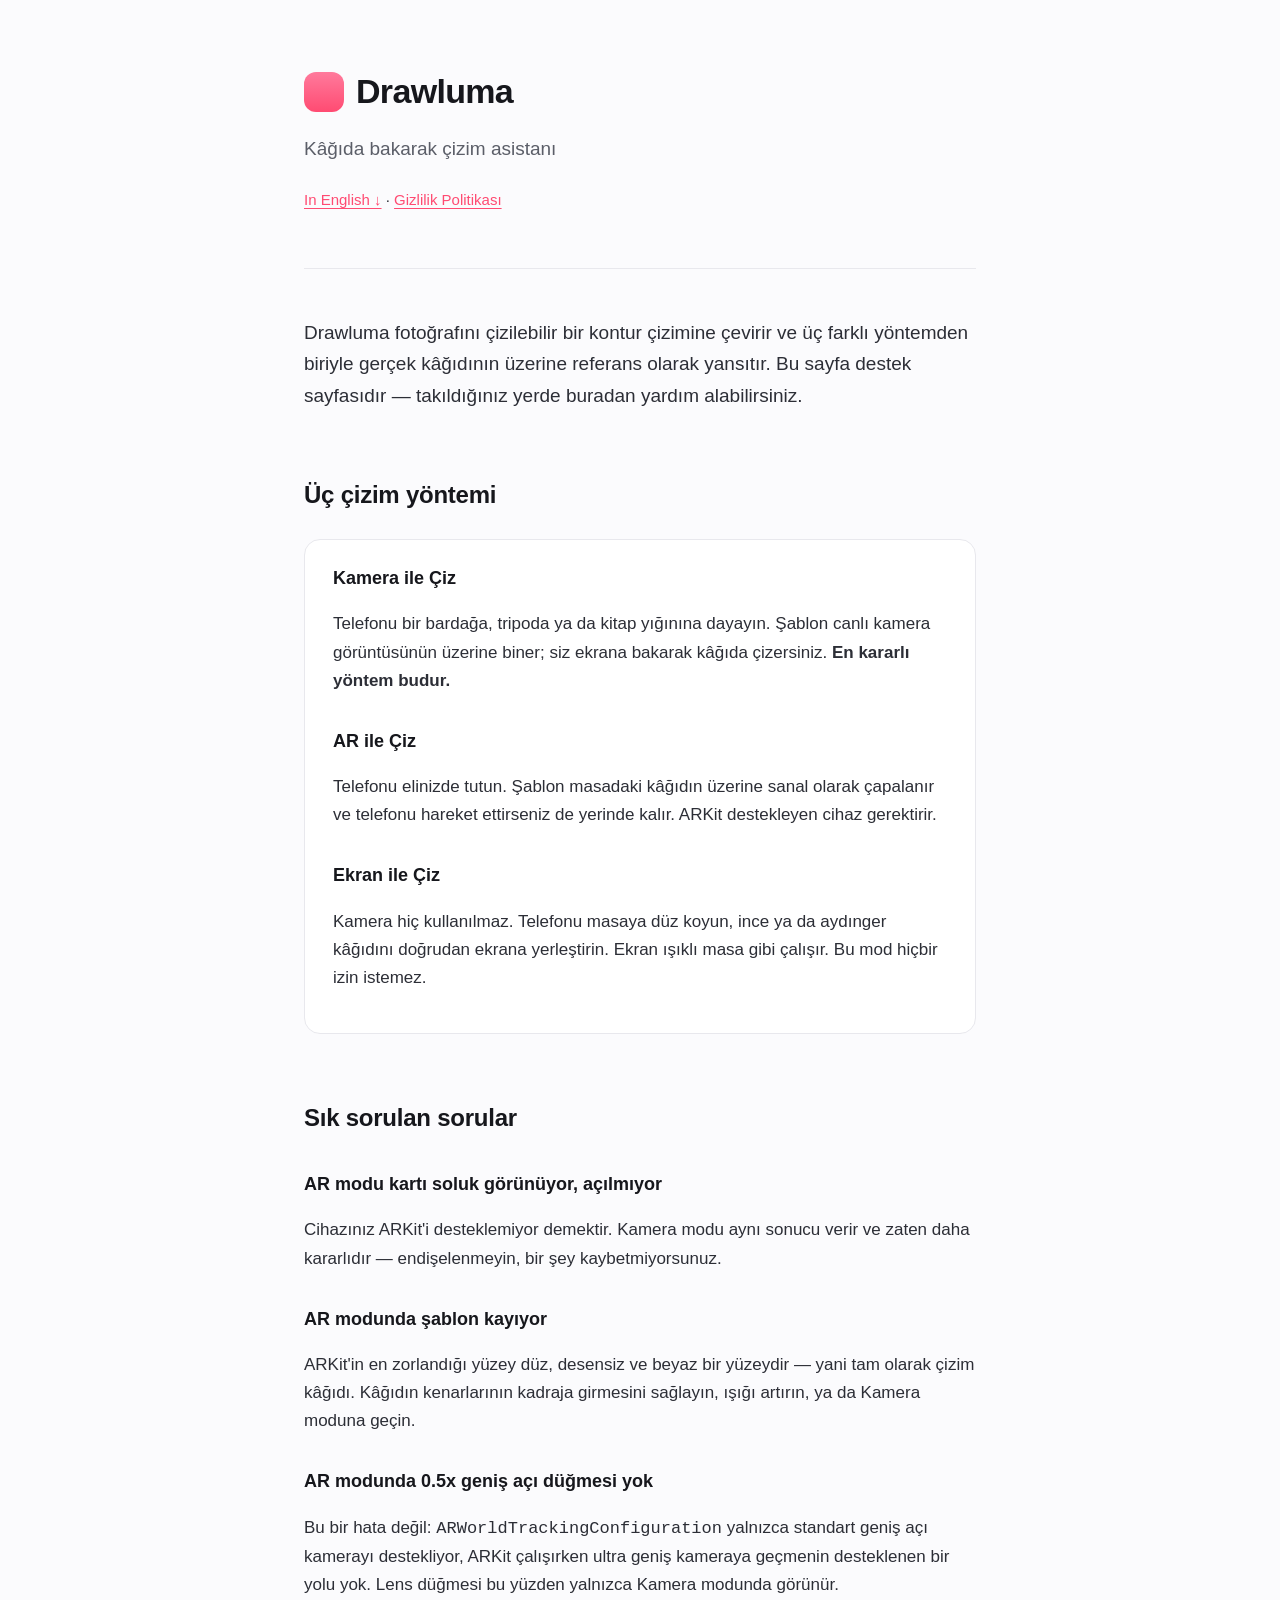
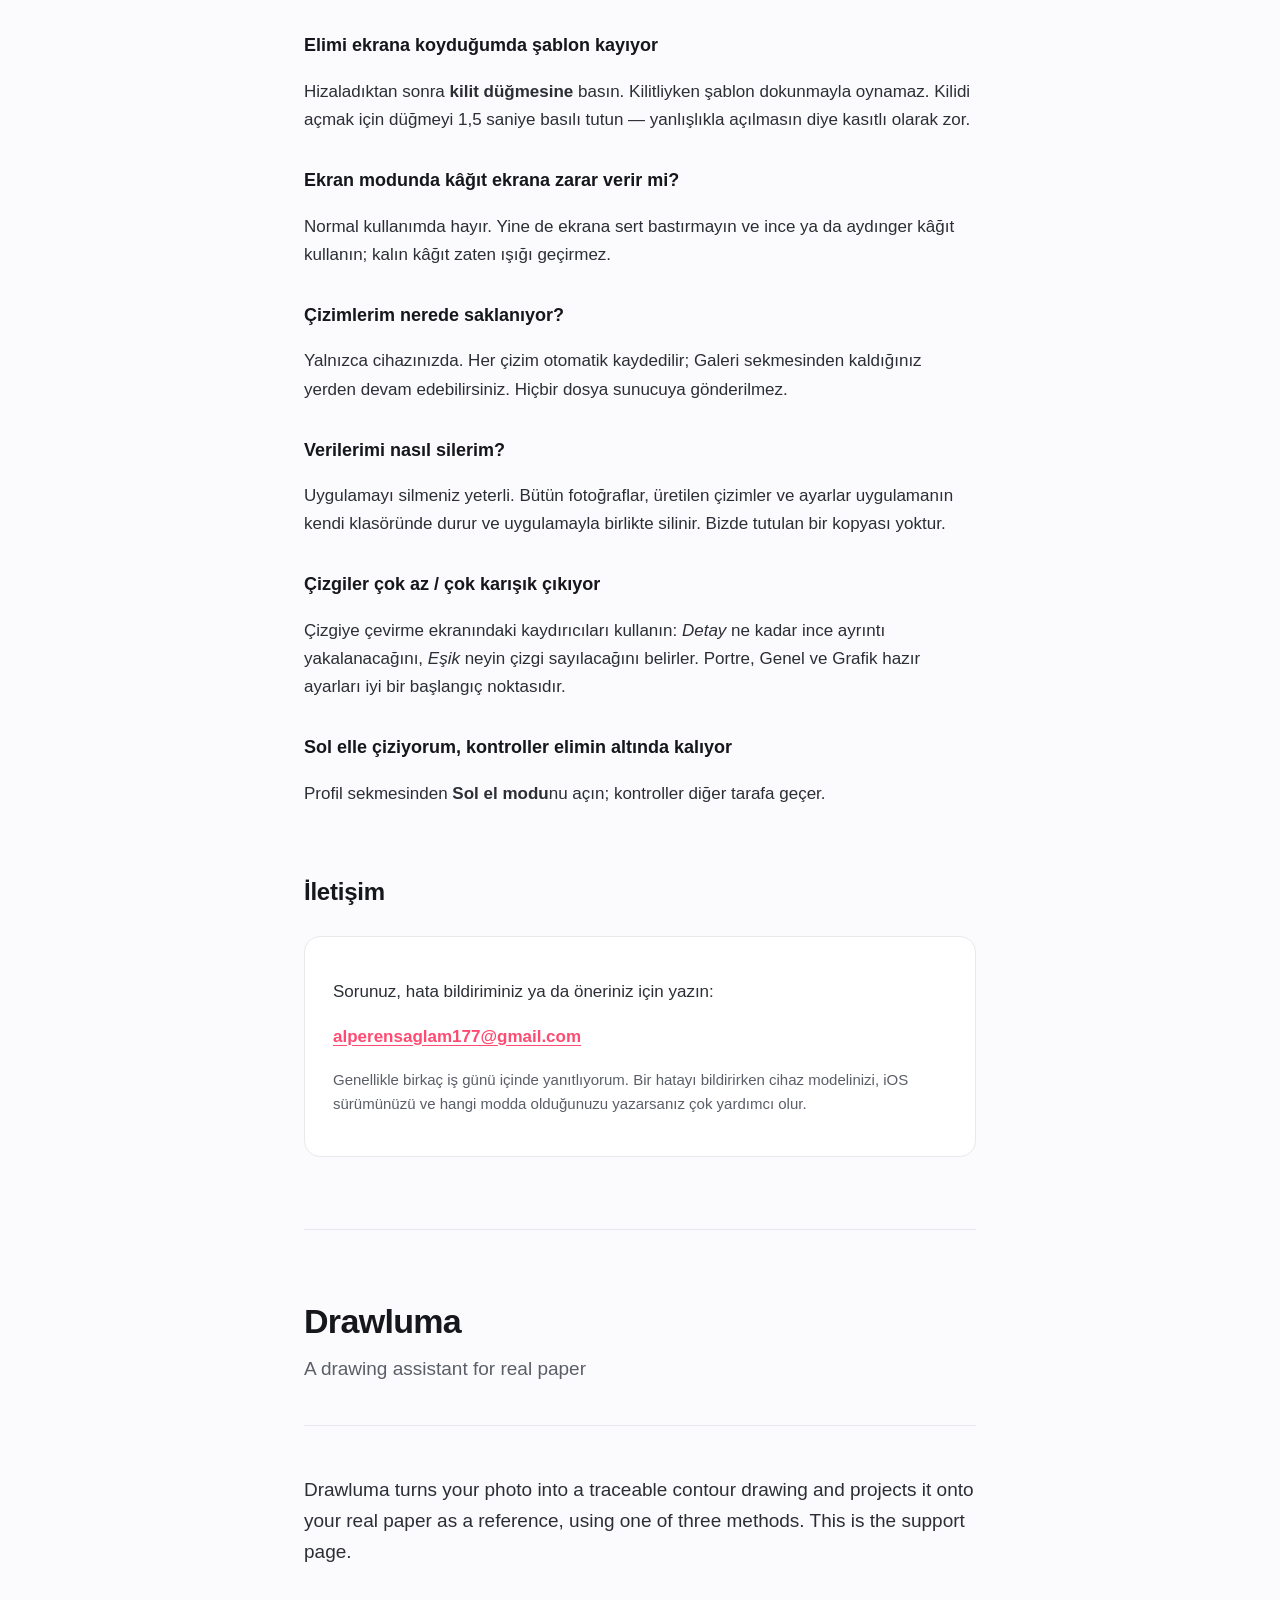
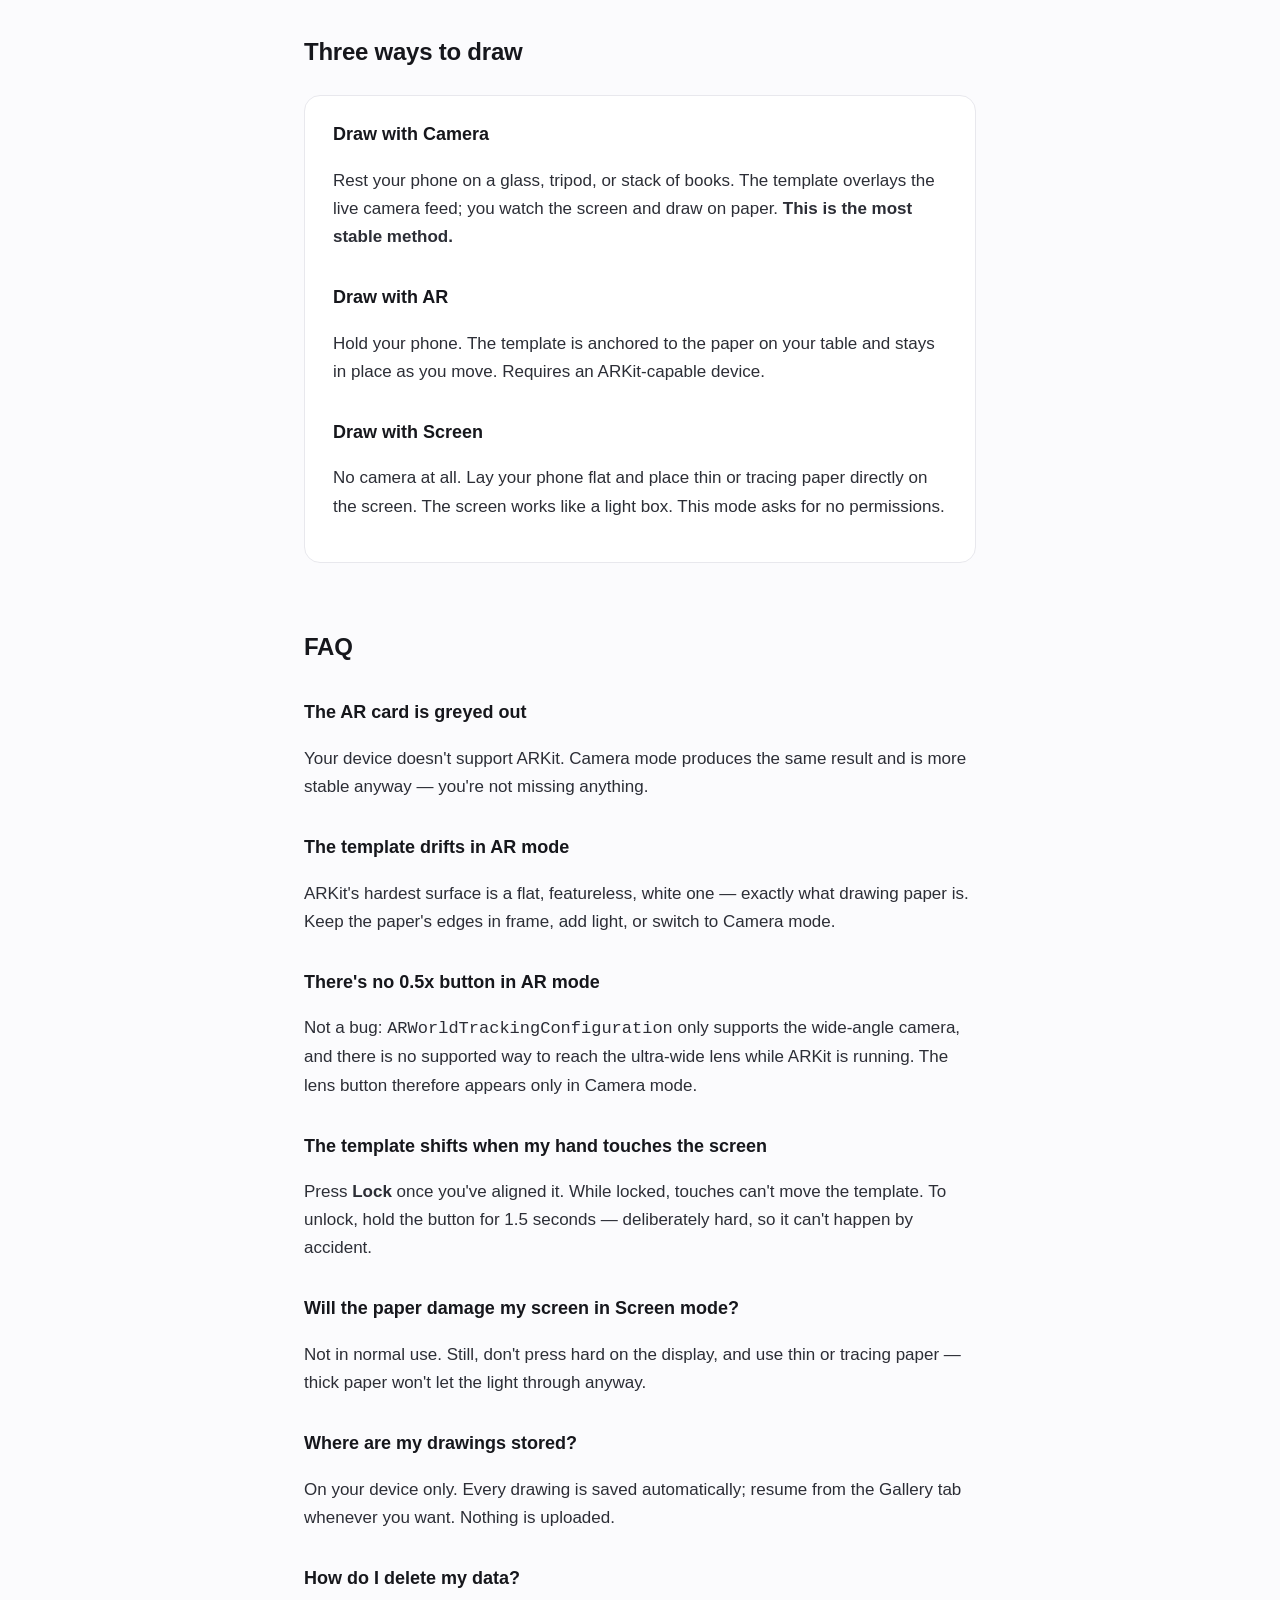
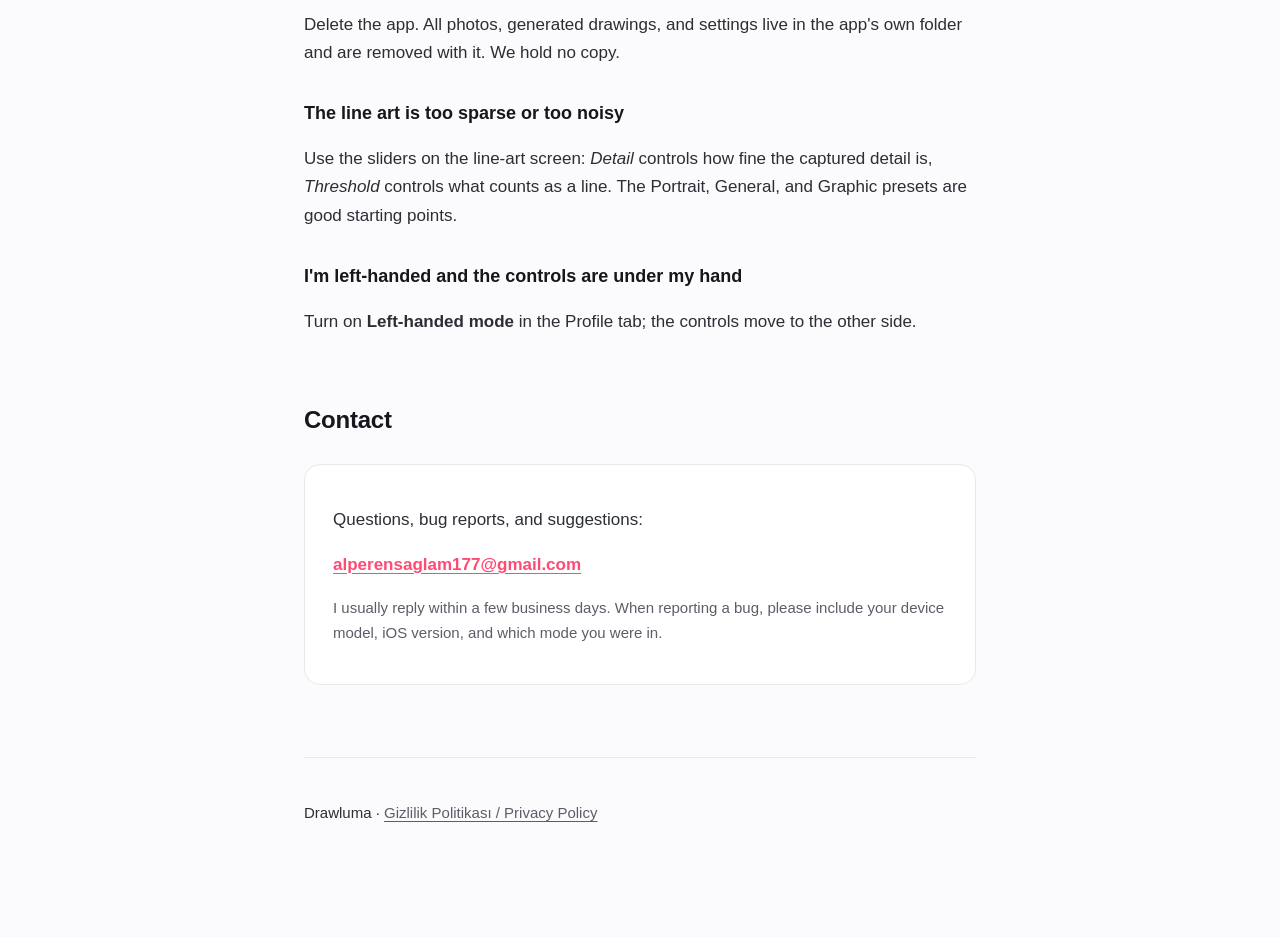
==== index.html @ 8c88a01b "Drawluma destek ve gizlilik sayfalari" ====
<!doctype html>
<html lang="tr">
<head>
<meta charset="utf-8">
<meta name="viewport" content="width=device-width, initial-scale=1">
<title>Drawluma — Destek</title>
<meta name="description" content="Drawluma çizim asistanı için destek, sık sorulan sorular ve iletişim.">
<link rel="stylesheet" href="style.css">
</head>
<body>
<div class="wrap">

<header>
  <span class="mark"><span class="dot"></span><h1>Drawluma</h1></span>
  <p class="tagline">Kâğıda bakarak çizim asistanı</p>
  <p class="lang-switch"><a href="#english">In English ↓</a> · <a href="privacy.html">Gizlilik Politikası</a></p>
</header>

<p class="lede">Drawluma fotoğrafını çizilebilir bir kontur çizimine çevirir ve üç
farklı yöntemden biriyle gerçek kâğıdının üzerine referans olarak yansıtır.
Bu sayfa destek sayfasıdır — takıldığınız yerde buradan yardım alabilirsiniz.</p>

<h2>Üç çizim yöntemi</h2>

<div class="card">
  <h3>Kamera ile Çiz</h3>
  <p>Telefonu bir bardağa, tripoda ya da kitap yığınına dayayın. Şablon canlı kamera
  görüntüsünün üzerine biner; siz ekrana bakarak kâğıda çizersiniz. <strong>En kararlı
  yöntem budur.</strong></p>

  <h3>AR ile Çiz</h3>
  <p>Telefonu elinizde tutun. Şablon masadaki kâğıdın üzerine sanal olarak çapalanır
  ve telefonu hareket ettirseniz de yerinde kalır. ARKit destekleyen cihaz gerektirir.</p>

  <h3>Ekran ile Çiz</h3>
  <p>Kamera hiç kullanılmaz. Telefonu masaya düz koyun, ince ya da aydınger kâğıdını
  doğrudan ekrana yerleştirin. Ekran ışıklı masa gibi çalışır. Bu mod hiçbir izin istemez.</p>
</div>

<h2>Sık sorulan sorular</h2>

<h3>AR modu kartı soluk görünüyor, açılmıyor</h3>
<p>Cihazınız ARKit'i desteklemiyor demektir. Kamera modu aynı sonucu verir ve zaten
daha kararlıdır — endişelenmeyin, bir şey kaybetmiyorsunuz.</p>

<h3>AR modunda şablon kayıyor</h3>
<p>ARKit'in en zorlandığı yüzey düz, desensiz ve beyaz bir yüzeydir — yani tam olarak
çizim kâğıdı. Kâğıdın kenarlarının kadraja girmesini sağlayın, ışığı artırın, ya da
Kamera moduna geçin.</p>

<h3>AR modunda 0.5x geniş açı düğmesi yok</h3>
<p>Bu bir hata değil: <code>ARWorldTrackingConfiguration</code> yalnızca standart
geniş açı kamerayı destekliyor, ARKit çalışırken ultra geniş kameraya geçmenin
desteklenen bir yolu yok. Lens düğmesi bu yüzden yalnızca Kamera modunda görünür.</p>

<h3>Elimi ekrana koyduğumda şablon kayıyor</h3>
<p>Hizaladıktan sonra <strong>kilit düğmesine</strong> basın. Kilitliyken şablon
dokunmayla oynamaz. Kilidi açmak için düğmeyi 1,5 saniye basılı tutun — yanlışlıkla
açılmasın diye kasıtlı olarak zor.</p>

<h3>Ekran modunda kâğıt ekrana zarar verir mi?</h3>
<p>Normal kullanımda hayır. Yine de ekrana sert bastırmayın ve ince ya da aydınger
kâğıt kullanın; kalın kâğıt zaten ışığı geçirmez.</p>

<h3>Çizimlerim nerede saklanıyor?</h3>
<p>Yalnızca cihazınızda. Her çizim otomatik kaydedilir; Galeri sekmesinden kaldığınız
yerden devam edebilirsiniz. Hiçbir dosya sunucuya gönderilmez.</p>

<h3>Verilerimi nasıl silerim?</h3>
<p>Uygulamayı silmeniz yeterli. Bütün fotoğraflar, üretilen çizimler ve ayarlar
uygulamanın kendi klasöründe durur ve uygulamayla birlikte silinir. Bizde tutulan
bir kopyası yoktur.</p>

<h3>Çizgiler çok az / çok karışık çıkıyor</h3>
<p>Çizgiye çevirme ekranındaki kaydırıcıları kullanın: <em>Detay</em> ne kadar ince
ayrıntı yakalanacağını, <em>Eşik</em> neyin çizgi sayılacağını belirler. Portre, Genel
ve Grafik hazır ayarları iyi bir başlangıç noktasıdır.</p>

<h3>Sol elle çiziyorum, kontroller elimin altında kalıyor</h3>
<p>Profil sekmesinden <strong>Sol el modu</strong>nu açın; kontroller diğer tarafa geçer.</p>

<h2>İletişim</h2>
<div class="card">
  <p>Sorunuz, hata bildiriminiz ya da öneriniz için yazın:</p>
  <p><strong><a href="mailto:alperensaglam177@gmail.com">alperensaglam177@gmail.com</a></strong></p>
  <p class="meta">Genellikle birkaç iş günü içinde yanıtlıyorum. Bir hatayı bildirirken
  cihaz modelinizi, iOS sürümünüzü ve hangi modda olduğunuzu yazarsanız çok yardımcı olur.</p>
</div>

<hr class="section">

<header id="english" style="border-bottom:1px solid var(--line)">
  <h1>Drawluma</h1>
  <p class="tagline">A drawing assistant for real paper</p>
</header>

<p class="lede">Drawluma turns your photo into a traceable contour drawing and projects
it onto your real paper as a reference, using one of three methods. This is the
support page.</p>

<h2>Three ways to draw</h2>
<div class="card">
  <h3>Draw with Camera</h3>
  <p>Rest your phone on a glass, tripod, or stack of books. The template overlays the
  live camera feed; you watch the screen and draw on paper. <strong>This is the most
  stable method.</strong></p>

  <h3>Draw with AR</h3>
  <p>Hold your phone. The template is anchored to the paper on your table and stays in
  place as you move. Requires an ARKit-capable device.</p>

  <h3>Draw with Screen</h3>
  <p>No camera at all. Lay your phone flat and place thin or tracing paper directly on
  the screen. The screen works like a light box. This mode asks for no permissions.</p>
</div>

<h2>FAQ</h2>

<h3>The AR card is greyed out</h3>
<p>Your device doesn't support ARKit. Camera mode produces the same result and is more
stable anyway — you're not missing anything.</p>

<h3>The template drifts in AR mode</h3>
<p>ARKit's hardest surface is a flat, featureless, white one — exactly what drawing
paper is. Keep the paper's edges in frame, add light, or switch to Camera mode.</p>

<h3>There's no 0.5x button in AR mode</h3>
<p>Not a bug: <code>ARWorldTrackingConfiguration</code> only supports the wide-angle
camera, and there is no supported way to reach the ultra-wide lens while ARKit is
running. The lens button therefore appears only in Camera mode.</p>

<h3>The template shifts when my hand touches the screen</h3>
<p>Press <strong>Lock</strong> once you've aligned it. While locked, touches can't move
the template. To unlock, hold the button for 1.5 seconds — deliberately hard, so it
can't happen by accident.</p>

<h3>Will the paper damage my screen in Screen mode?</h3>
<p>Not in normal use. Still, don't press hard on the display, and use thin or tracing
paper — thick paper won't let the light through anyway.</p>

<h3>Where are my drawings stored?</h3>
<p>On your device only. Every drawing is saved automatically; resume from the Gallery
tab whenever you want. Nothing is uploaded.</p>

<h3>How do I delete my data?</h3>
<p>Delete the app. All photos, generated drawings, and settings live in the app's own
folder and are removed with it. We hold no copy.</p>

<h3>The line art is too sparse or too noisy</h3>
<p>Use the sliders on the line-art screen: <em>Detail</em> controls how fine the
captured detail is, <em>Threshold</em> controls what counts as a line. The Portrait,
General, and Graphic presets are good starting points.</p>

<h3>I'm left-handed and the controls are under my hand</h3>
<p>Turn on <strong>Left-handed mode</strong> in the Profile tab; the controls move to
the other side.</p>

<h2>Contact</h2>
<div class="card">
  <p>Questions, bug reports, and suggestions:</p>
  <p><strong><a href="mailto:alperensaglam177@gmail.com">alperensaglam177@gmail.com</a></strong></p>
  <p class="meta">I usually reply within a few business days. When reporting a bug,
  please include your device model, iOS version, and which mode you were in.</p>
</div>

<footer>
  <p>Drawluma · <a href="privacy.html">Gizlilik Politikası / Privacy Policy</a></p>
</footer>

</div>
</body>
</html>
---- style.css ----
/* Drawluma — destek ve gizlilik sayfalari.
   Uygulamanin tasarim dilini takip eder: acik tema, mercan vurgu (#FF4B72),
   SF Pro / sistem yazi tipi. Ucuncu parti font ya da script yok. */
:root {
  --accent: #FF4B72;
  --ink: #16171C;
  --ink-soft: #5B5E68;
  --line: #E8E8ED;
  --bg: #FBFBFD;
  --card: #FFFFFF;
}
* { box-sizing: border-box; }
html { -webkit-text-size-adjust: 100%; }
body {
  margin: 0;
  background: var(--bg);
  color: var(--ink);
  font: 17px/1.65 -apple-system, BlinkMacSystemFont, "SF Pro Text", "Segoe UI",
        Roboto, "Helvetica Neue", Arial, sans-serif;
  -webkit-font-smoothing: antialiased;
}
.wrap { max-width: 720px; margin: 0 auto; padding: 0 24px 96px; }
header { padding: 72px 0 40px; border-bottom: 1px solid var(--line); margin-bottom: 48px; }
.mark {
  display: inline-flex; align-items: center; gap: 12px;
  text-decoration: none; color: inherit;
}
.mark .dot {
  width: 40px; height: 40px; border-radius: 12px;
  background: linear-gradient(180deg, #FF7A9C, #FF4B72);
  flex: none;
}
h1 { font-size: 34px; line-height: 1.15; letter-spacing: -0.02em; margin: 0; font-weight: 700; }
.tagline { color: var(--ink-soft); margin: 12px 0 0; font-size: 19px; }
h2 {
  font-size: 24px; letter-spacing: -0.01em; font-weight: 700;
  margin: 56px 0 16px; padding-top: 8px;
}
h3 { font-size: 18px; font-weight: 600; margin: 32px 0 8px; }
p, li { color: #2C2E36; }
a { color: var(--accent); text-underline-offset: 3px; }
ul { padding-left: 22px; }
li { margin: 6px 0; }
.card {
  background: var(--card); border: 1px solid var(--line); border-radius: 16px;
  padding: 24px 28px; margin: 24px 0;
}
.card h3:first-child { margin-top: 0; }
.lede { font-size: 19px; }
.meta { color: var(--ink-soft); font-size: 15px; }
.lang-switch { margin-top: 24px; font-size: 15px; }
hr.section { border: 0; border-top: 1px solid var(--line); margin: 72px 0 0; }
footer {
  margin-top: 72px; padding-top: 28px; border-top: 1px solid var(--line);
  color: var(--ink-soft); font-size: 15px;
}
footer a { color: var(--ink-soft); }
@media (max-width: 520px) {
  header { padding-top: 48px; }
  h1 { font-size: 28px; }
  .wrap { padding: 0 20px 64px; }
}
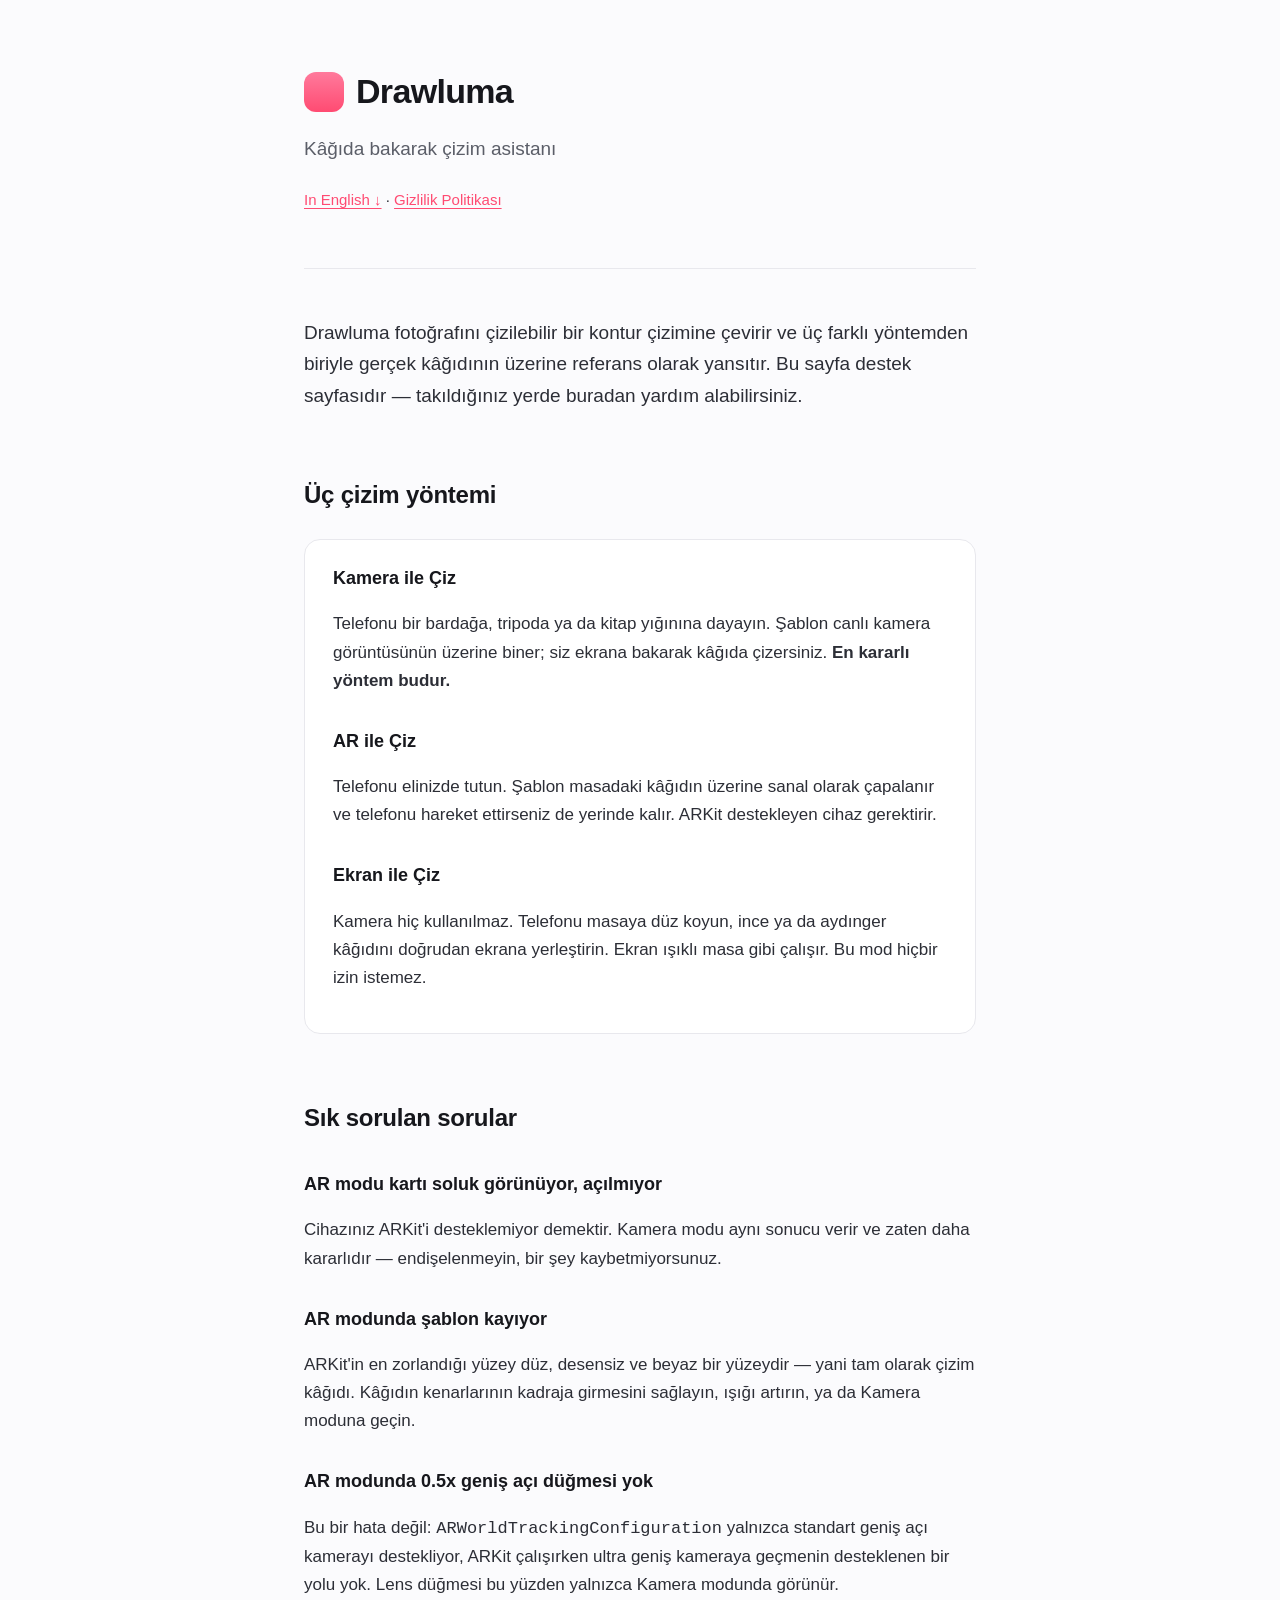
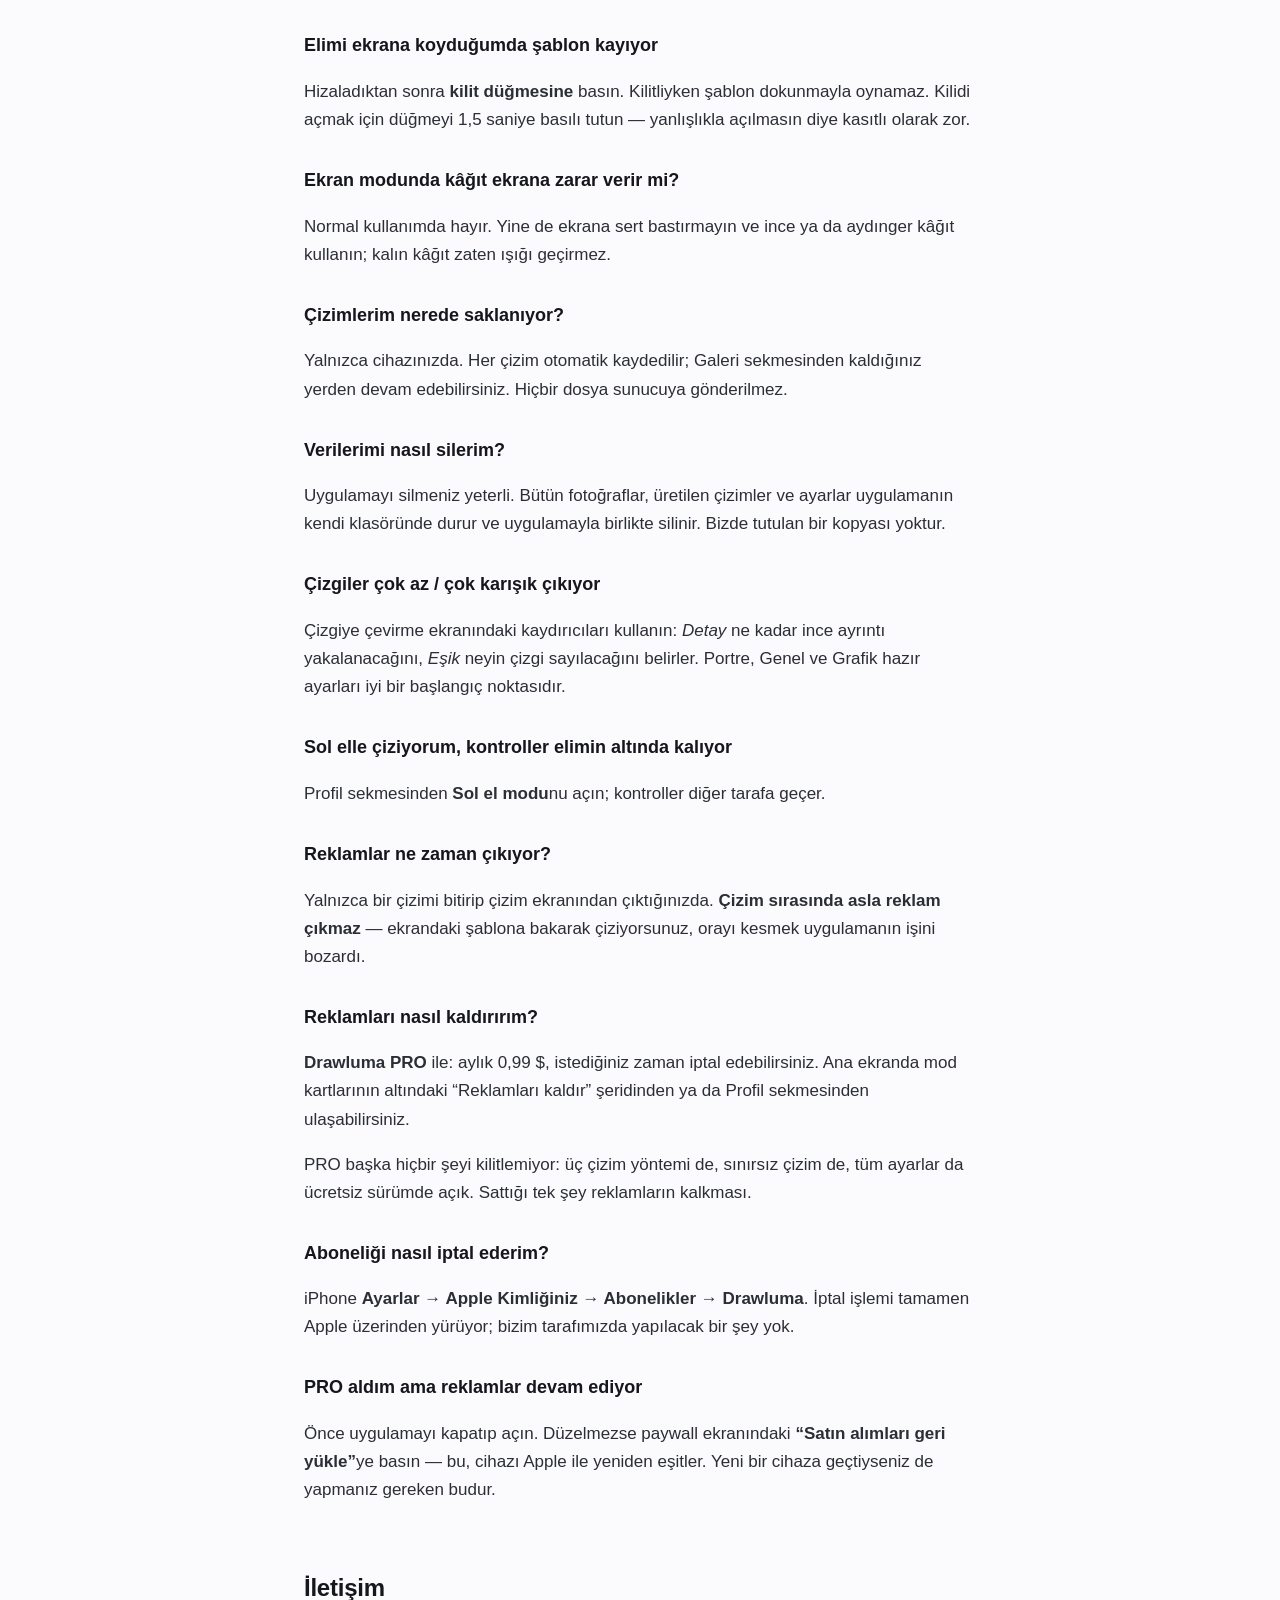
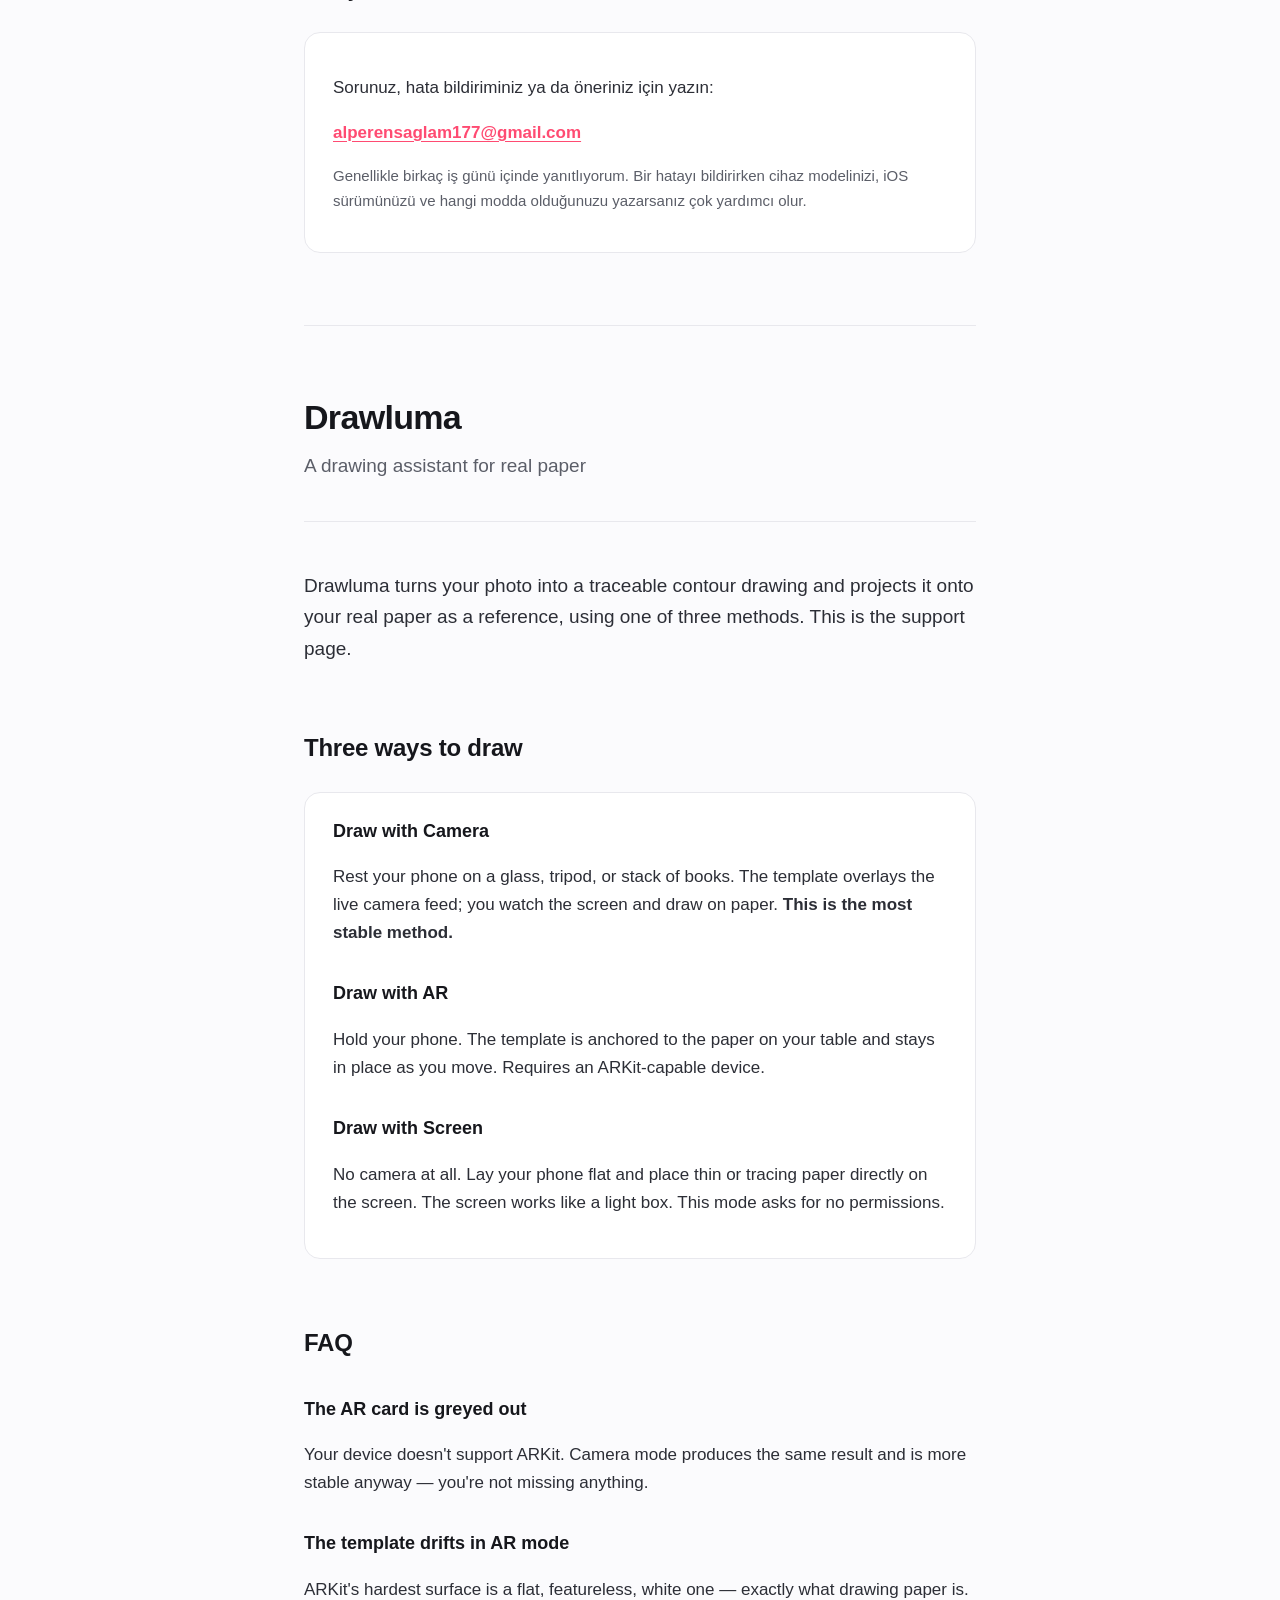
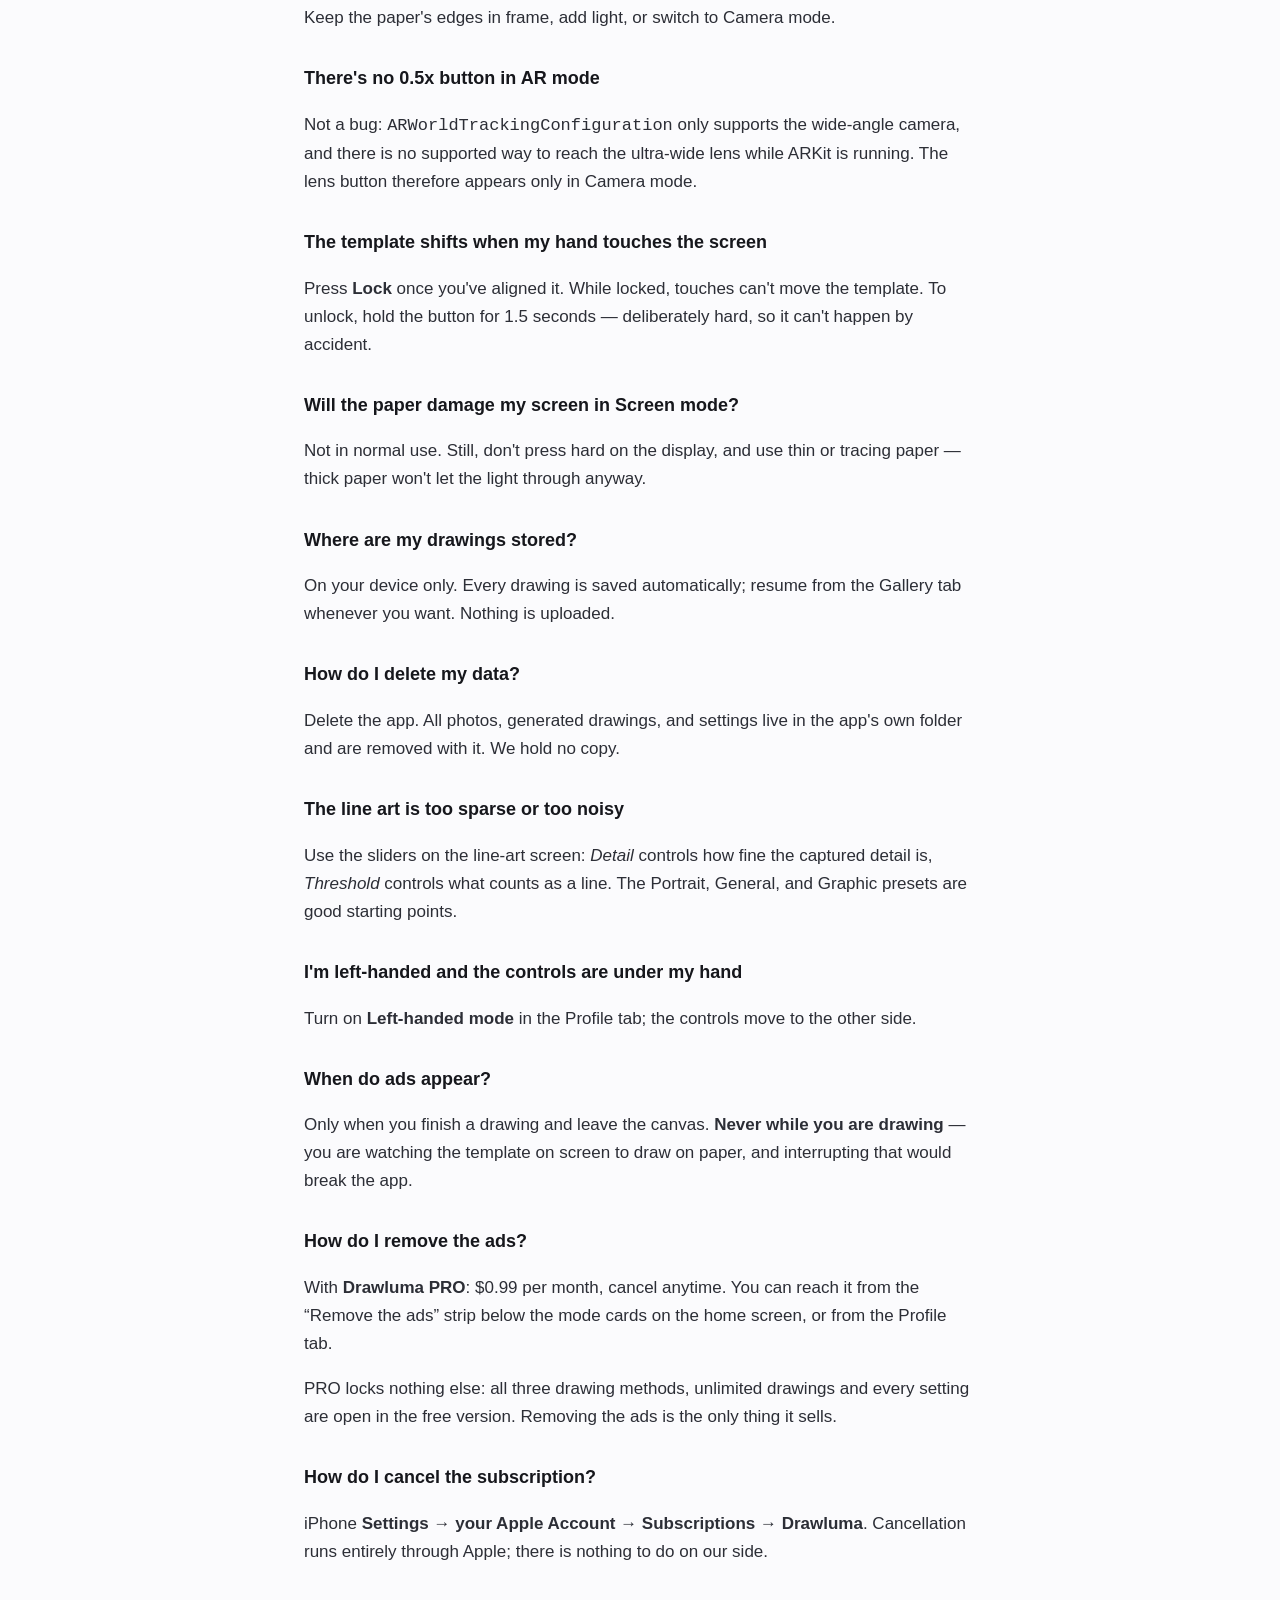
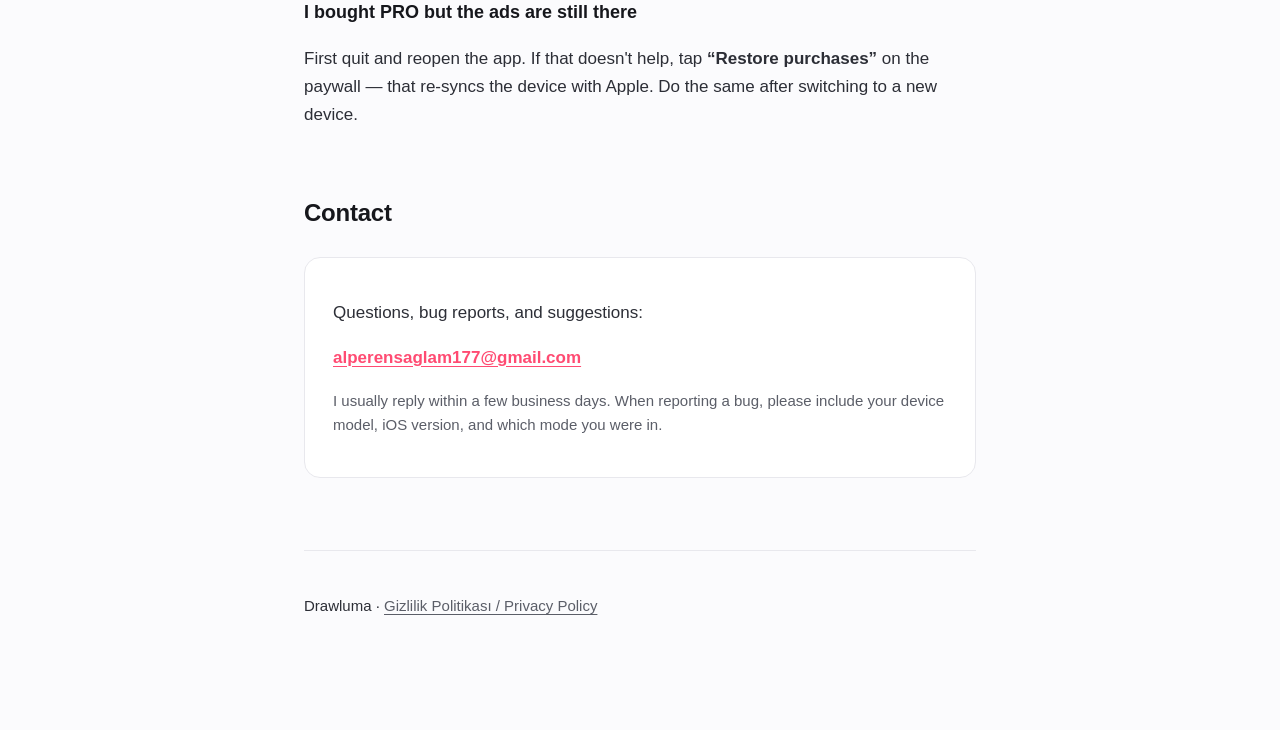
==== commit eff09707: "Gizlilik politikasi: reklam ve PRO bolumleri 1.3.0 ile reklam katmani geri geldi (AdMob gecisli, yal" ====
--- a/index.html
+++ b/index.html
@@ -79,6 +79,27 @@
 <h3>Sol elle çiziyorum, kontroller elimin altında kalıyor</h3>
 <p>Profil sekmesinden <strong>Sol el modu</strong>nu açın; kontroller diğer tarafa geçer.</p>
 
+<h3>Reklamlar ne zaman çıkıyor?</h3>
+<p>Yalnızca bir çizimi bitirip çizim ekranından çıktığınızda. <strong>Çizim sırasında
+asla reklam çıkmaz</strong> — ekrandaki şablona bakarak çiziyorsunuz, orayı kesmek
+uygulamanın işini bozardı.</p>
+
+<h3>Reklamları nasıl kaldırırım?</h3>
+<p><strong>Drawluma PRO</strong> ile: aylık 0,99 $, istediğiniz zaman iptal
+edebilirsiniz. Ana ekranda mod kartlarının altındaki “Reklamları kaldır” şeridinden
+ya da Profil sekmesinden ulaşabilirsiniz.</p>
+<p>PRO başka hiçbir şeyi kilitlemiyor: üç çizim yöntemi de, sınırsız çizim de, tüm
+ayarlar da ücretsiz sürümde açık. Sattığı tek şey reklamların kalkması.</p>
+
+<h3>Aboneliği nasıl iptal ederim?</h3>
+<p>iPhone <strong>Ayarlar → Apple Kimliğiniz → Abonelikler → Drawluma</strong>. İptal
+işlemi tamamen Apple üzerinden yürüyor; bizim tarafımızda yapılacak bir şey yok.</p>
+
+<h3>PRO aldım ama reklamlar devam ediyor</h3>
+<p>Önce uygulamayı kapatıp açın. Düzelmezse paywall ekranındaki <strong>“Satın alımları
+geri yükle”</strong>ye basın — bu, cihazı Apple ile yeniden eşitler. Yeni bir cihaza
+geçtiyseniz de yapmanız gereken budur.</p>
+
 <h2>İletişim</h2>
 <div class="card">
   <p>Sorunuz, hata bildiriminiz ya da öneriniz için yazın:</p>
@@ -155,6 +176,27 @@
 <p>Turn on <strong>Left-handed mode</strong> in the Profile tab; the controls move to
 the other side.</p>
 
+<h3>When do ads appear?</h3>
+<p>Only when you finish a drawing and leave the canvas. <strong>Never while you are
+drawing</strong> — you are watching the template on screen to draw on paper, and
+interrupting that would break the app.</p>
+
+<h3>How do I remove the ads?</h3>
+<p>With <strong>Drawluma PRO</strong>: $0.99 per month, cancel anytime. You can reach
+it from the “Remove the ads” strip below the mode cards on the home screen, or from
+the Profile tab.</p>
+<p>PRO locks nothing else: all three drawing methods, unlimited drawings and every
+setting are open in the free version. Removing the ads is the only thing it sells.</p>
+
+<h3>How do I cancel the subscription?</h3>
+<p>iPhone <strong>Settings → your Apple Account → Subscriptions → Drawluma</strong>.
+Cancellation runs entirely through Apple; there is nothing to do on our side.</p>
+
+<h3>I bought PRO but the ads are still there</h3>
+<p>First quit and reopen the app. If that doesn't help, tap <strong>“Restore
+purchases”</strong> on the paywall — that re-syncs the device with Apple. Do the same
+after switching to a new device.</p>
+
 <h2>Contact</h2>
 <div class="card">
   <p>Questions, bug reports, and suggestions:</p>
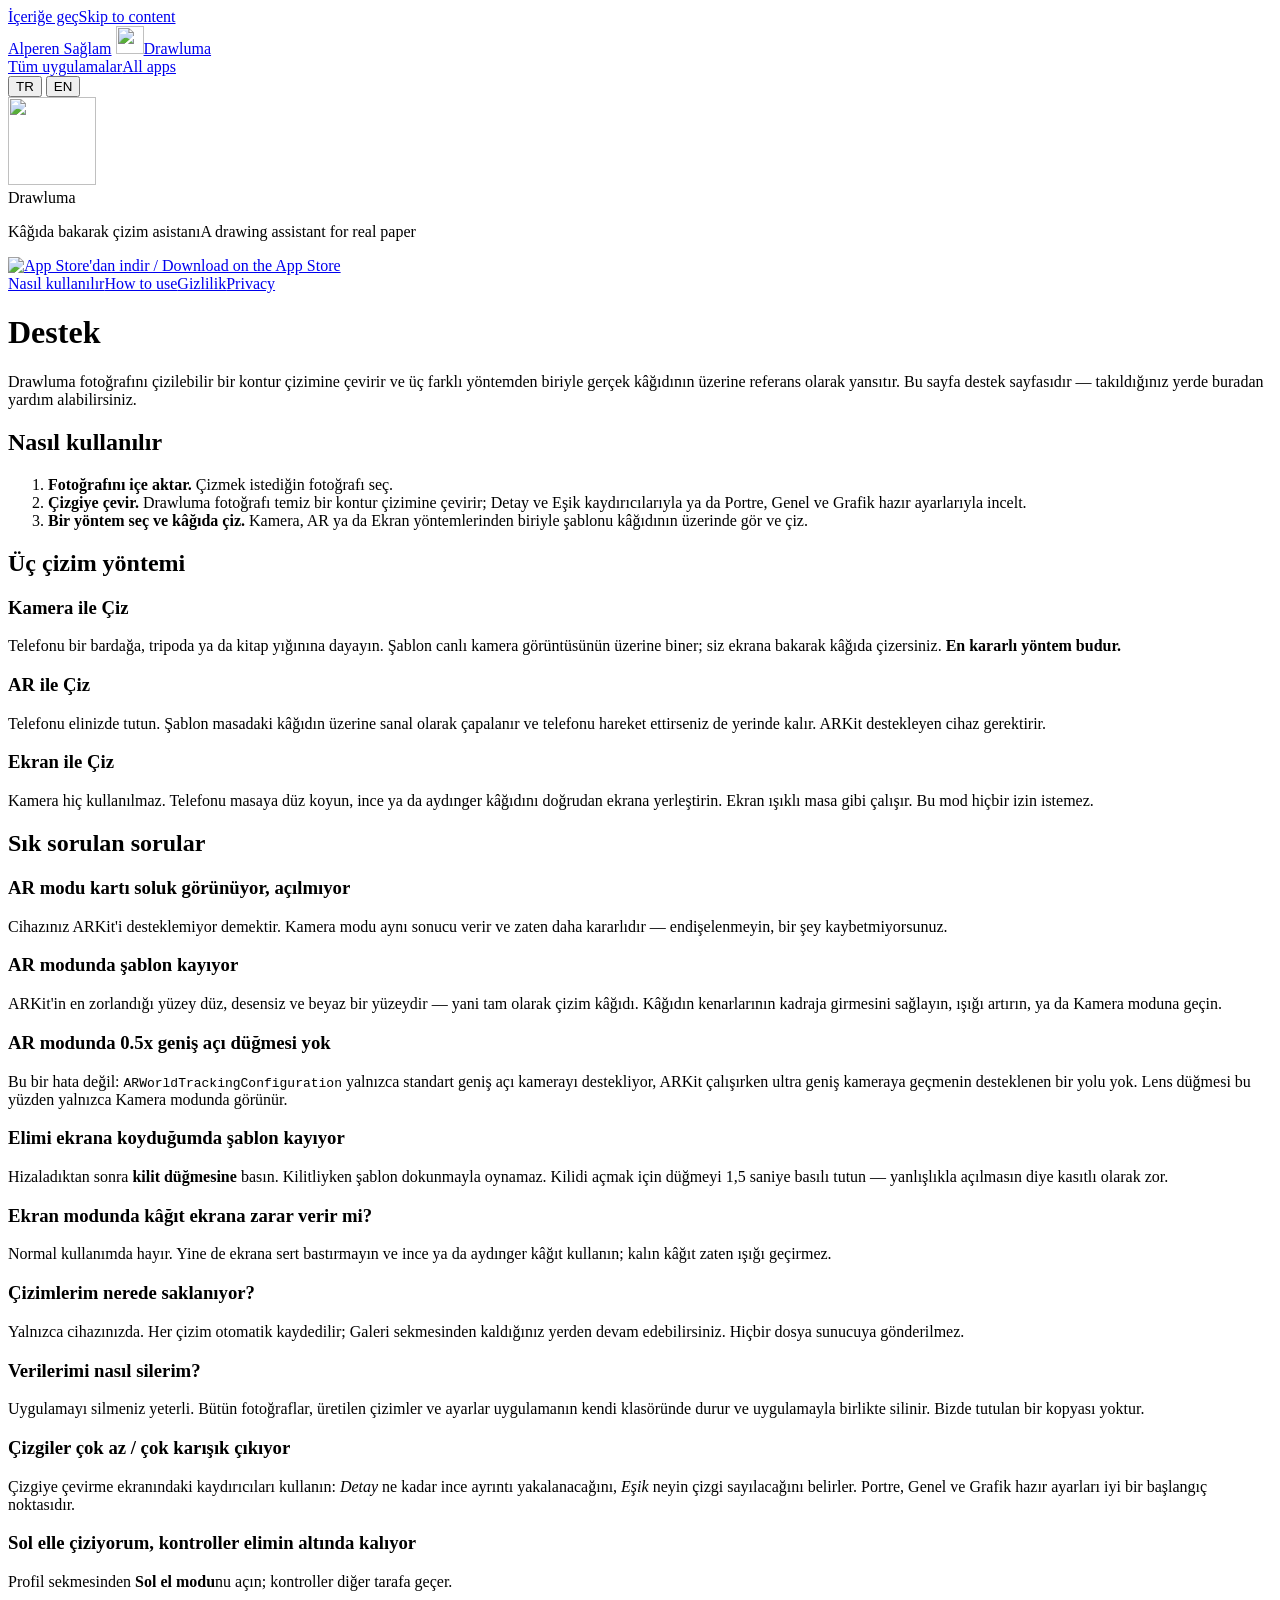
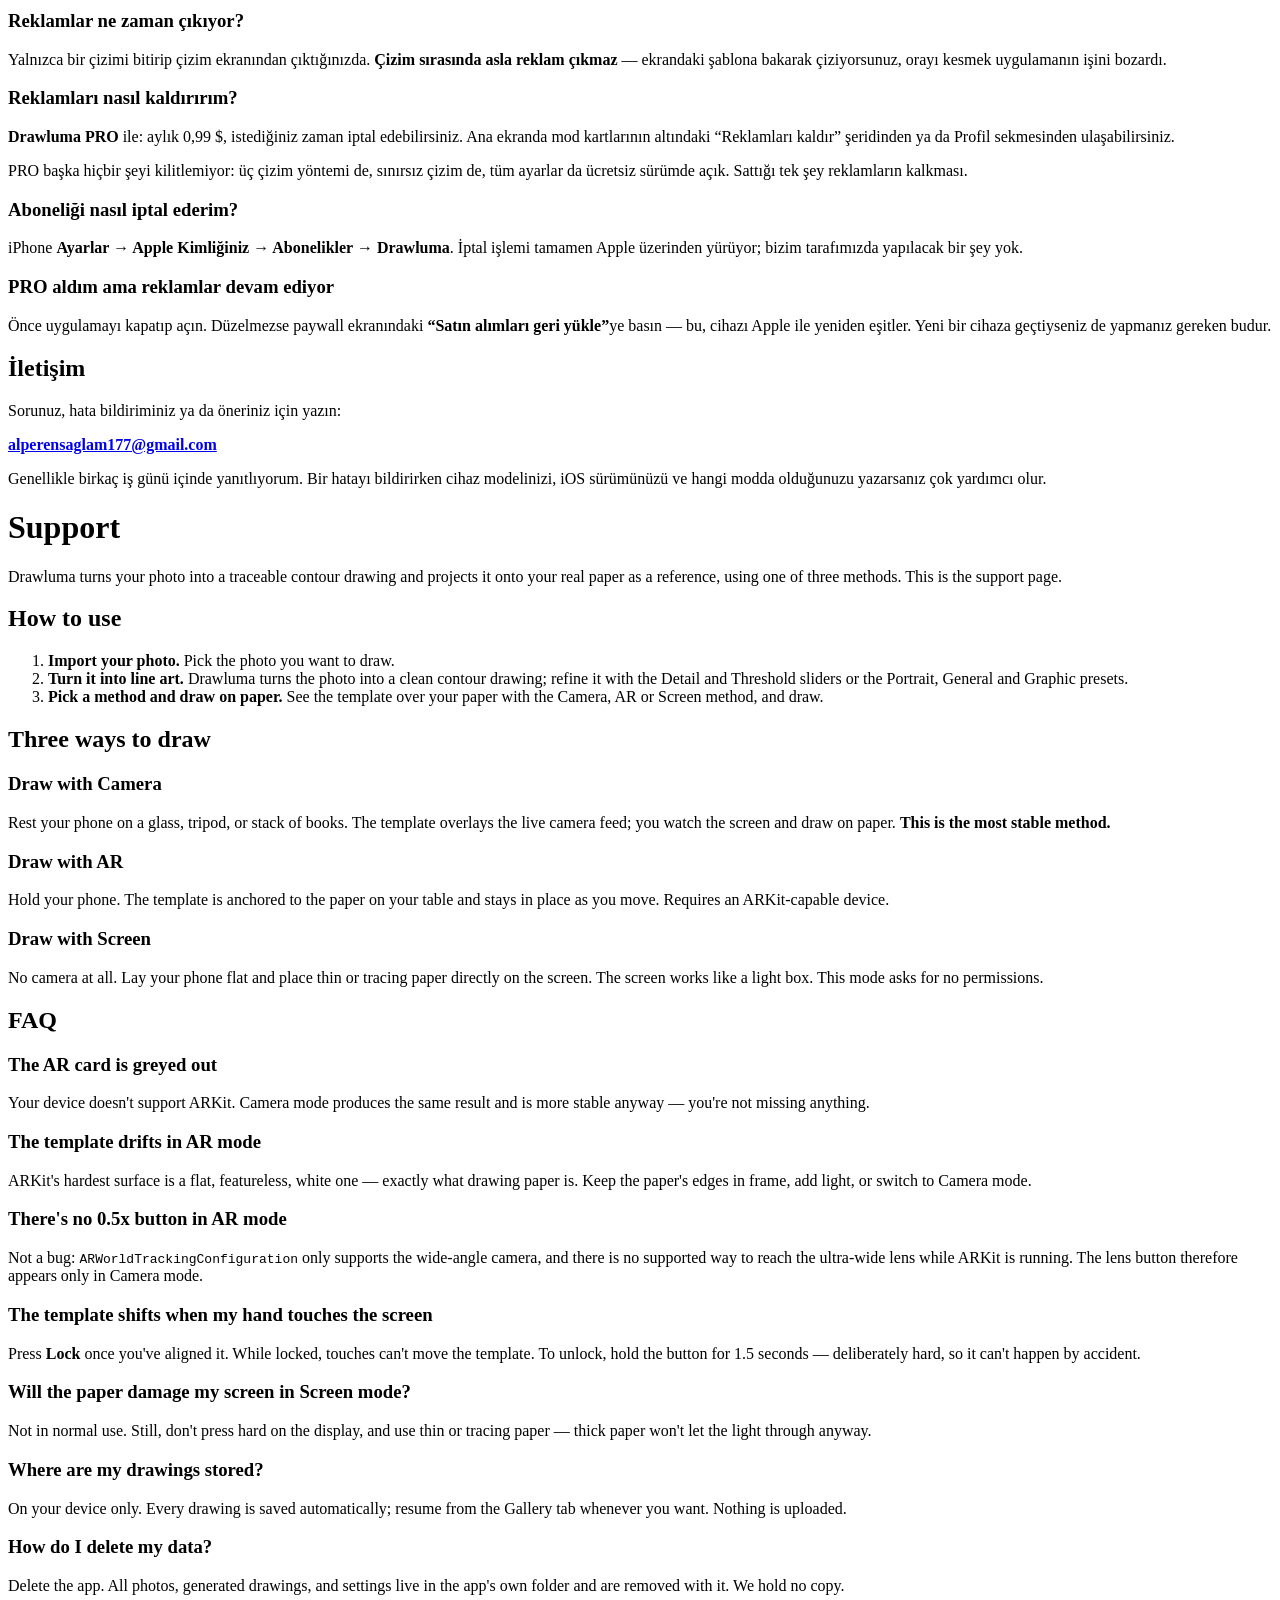
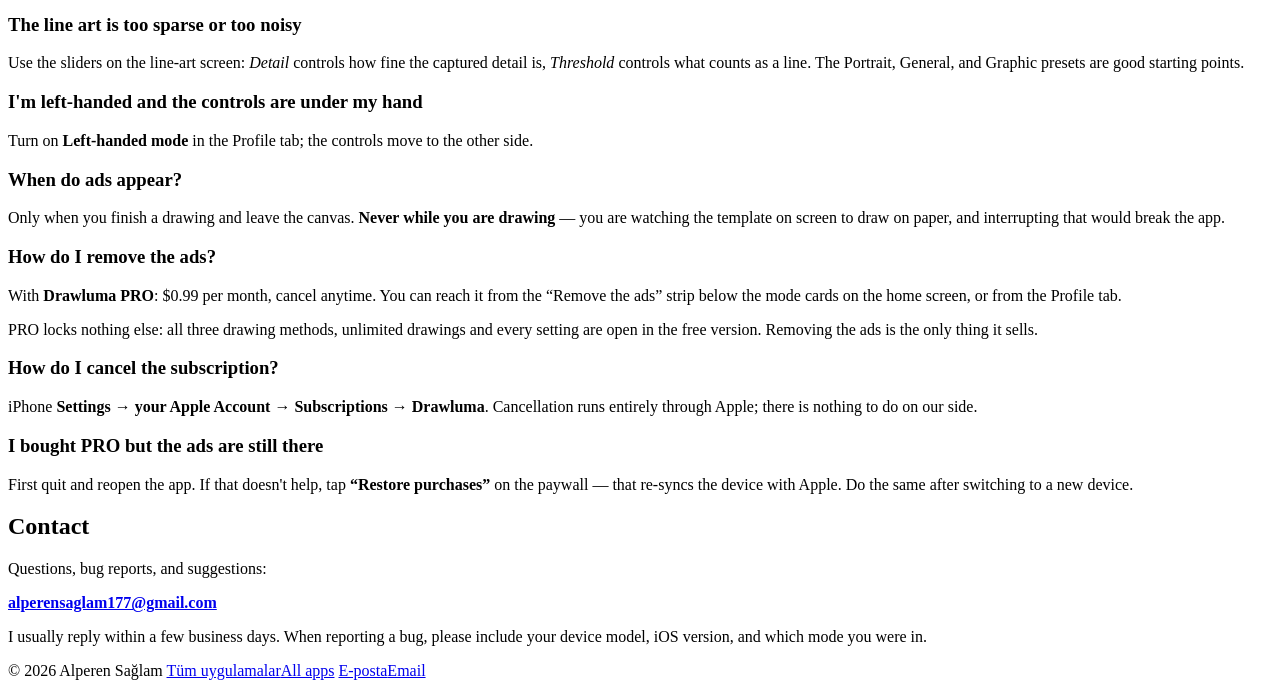
==== commit 928bb0e1: "Ortak tasarım: alperensaglam.github.io ile aynı görünüm Sayfalar uygulamalar sayfasının ortak stilin" ====
--- a/index.html
+++ b/index.html
@@ -1,24 +1,61 @@
 <!doctype html>
-<html lang="tr">
+<html lang="tr" data-title-tr="Destek · Drawluma" data-title-en="Support · Drawluma">
 <head>
-<meta charset="utf-8">
-<meta name="viewport" content="width=device-width, initial-scale=1">
-<title>Drawluma — Destek</title>
-<meta name="description" content="Drawluma çizim asistanı için destek, sık sorulan sorular ve iletişim.">
-<link rel="stylesheet" href="style.css">
+  <meta charset="utf-8">
+  <meta name="viewport" content="width=device-width, initial-scale=1, viewport-fit=cover">
+  <title>Destek · Drawluma</title>
+  <meta name="description" content="Drawluma çizim asistanı için destek, sık sorulan sorular ve iletişim. Drawluma support, FAQ and contact.">
+  <meta name="theme-color" content="#ffffff">
+  <link rel="icon" href="/assets/apps/drawluma-icon.png" type="image/png">
+  <link rel="apple-touch-icon" href="/assets/apps/drawluma-icon.png">
+  <link rel="preload" href="/assets/fonts/mona-sans.woff2" as="font" type="font/woff2" crossorigin>
+  <link rel="stylesheet" href="/assets/site.css">
+  <script src="/assets/site.js"></script>
 </head>
-<body>
-<div class="wrap">
-
-<header>
-  <span class="mark"><span class="dot"></span><h1>Drawluma</h1></span>
-  <p class="tagline">Kâğıda bakarak çizim asistanı</p>
-  <p class="lang-switch"><a href="#english">In English ↓</a> · <a href="privacy.html">Gizlilik Politikası</a></p>
+<body class="app-drawluma">
+<a class="skip" href="#content"><span data-lang="tr">İçeriğe geç</span><span data-lang="en">Skip to content</span></a>
+<header class="bar">
+  <div class="bar-in">
+    <a class="brand" href="/">Alperen Sağlam</a>
+    <span class="crumb-sep" aria-hidden="true"></span>
+    <a class="brand-app" href="/drawluma-site/"><img src="/assets/apps/drawluma-icon.png" alt="" width="28" height="28"><span>Drawluma</span></a>
+    <nav class="nav" aria-label="Menü">
+      <a class="nav-wide" href="/#apps"><span data-lang="tr">Tüm uygulamalar</span><span data-lang="en">All apps</span></a>
+      <div class="lang" role="group" aria-label="Dil / Language">
+        <button type="button" data-set="tr" aria-pressed="true">TR</button>
+        <button type="button" data-set="en" aria-pressed="false">EN</button>
+      </div>
+    </nav>
+  </div>
 </header>
+<div class="tabs-wrap">
+  <div class="app-hero">
+    <div class="app-hero-in">
+      <img class="icon" src="/assets/apps/drawluma-icon.png" alt="" width="88" height="88">
+      <div class="titles">
+        <div class="app-name">Drawluma</div>
+        <p class="tagline"><span data-lang="tr">Kâğıda bakarak çizim asistanı</span><span data-lang="en">A drawing assistant for real paper</span></p>
+      </div>
+      <a class="badge" href="https://apps.apple.com/app/id6806856472"><img src="/assets/badges/app-store-en.svg" alt="App Store'dan indir / Download on the App Store" width="132" height="44"></a>
+    </div>
+  </div>
+  <nav class="tabs" aria-label="Drawluma"><a href="/drawluma-site/" aria-current="page"><span data-lang="tr">Nasıl kullanılır</span><span data-lang="en">How to use</span></a><a href="/drawluma-site/privacy.html"><span data-lang="tr">Gizlilik</span><span data-lang="en">Privacy</span></a></nav>
+</div>
+<main class="doc" id="content">
+<div data-lang="tr" lang="tr">
+<h1>Destek</h1>
+
 
 <p class="lede">Drawluma fotoğrafını çizilebilir bir kontur çizimine çevirir ve üç
 farklı yöntemden biriyle gerçek kâğıdının üzerine referans olarak yansıtır.
 Bu sayfa destek sayfasıdır — takıldığınız yerde buradan yardım alabilirsiniz.</p>
+<h2>Nasıl kullanılır</h2>
+<ol class="steps">
+  <li><strong>Fotoğrafını içe aktar.</strong> Çizmek istediğin fotoğrafı seç.</li>
+  <li><strong>Çizgiye çevir.</strong> Drawluma fotoğrafı temiz bir kontur çizimine çevirir; Detay ve Eşik kaydırıcılarıyla ya da Portre, Genel ve Grafik hazır ayarlarıyla incelt.</li>
+  <li><strong>Bir yöntem seç ve kâğıda çiz.</strong> Kamera, AR ya da Ekran yöntemlerinden biriyle şablonu kâğıdının üzerinde gör ve çiz.</li>
+</ol>
+
 
 <h2>Üç çizim yöntemi</h2>
 
@@ -107,17 +144,21 @@
   <p class="meta">Genellikle birkaç iş günü içinde yanıtlıyorum. Bir hatayı bildirirken
   cihaz modelinizi, iOS sürümünüzü ve hangi modda olduğunuzu yazarsanız çok yardımcı olur.</p>
 </div>
-
-<hr class="section">
-
-<header id="english" style="border-bottom:1px solid var(--line)">
-  <h1>Drawluma</h1>
-  <p class="tagline">A drawing assistant for real paper</p>
-</header>
+</div>
+<div data-lang="en" lang="en">
+<h1>Support</h1>
+
 
 <p class="lede">Drawluma turns your photo into a traceable contour drawing and projects
 it onto your real paper as a reference, using one of three methods. This is the
 support page.</p>
+<h2>How to use</h2>
+<ol class="steps">
+  <li><strong>Import your photo.</strong> Pick the photo you want to draw.</li>
+  <li><strong>Turn it into line art.</strong> Drawluma turns the photo into a clean contour drawing; refine it with the Detail and Threshold sliders or the Portrait, General and Graphic presets.</li>
+  <li><strong>Pick a method and draw on paper.</strong> See the template over your paper with the Camera, AR or Screen method, and draw.</li>
+</ol>
+
 
 <h2>Three ways to draw</h2>
 <div class="card">
@@ -204,11 +245,13 @@
   <p class="meta">I usually reply within a few business days. When reporting a bug,
   please include your device model, iOS version, and which mode you were in.</p>
 </div>
-
-<footer>
-  <p>Drawluma · <a href="privacy.html">Gizlilik Politikası / Privacy Policy</a></p>
+</div>
+</main>
+<footer class="foot">
+  <span>© 2026 Alperen Sağlam</span>
+  <span class="spacer"></span>
+  <a href="/"><span data-lang="tr">Tüm uygulamalar</span><span data-lang="en">All apps</span></a>
+  <a href="mailto:alperensaglam177@gmail.com"><span data-lang="tr">E-posta</span><span data-lang="en">Email</span></a>
 </footer>
-
-</div>
 </body>
 </html>
